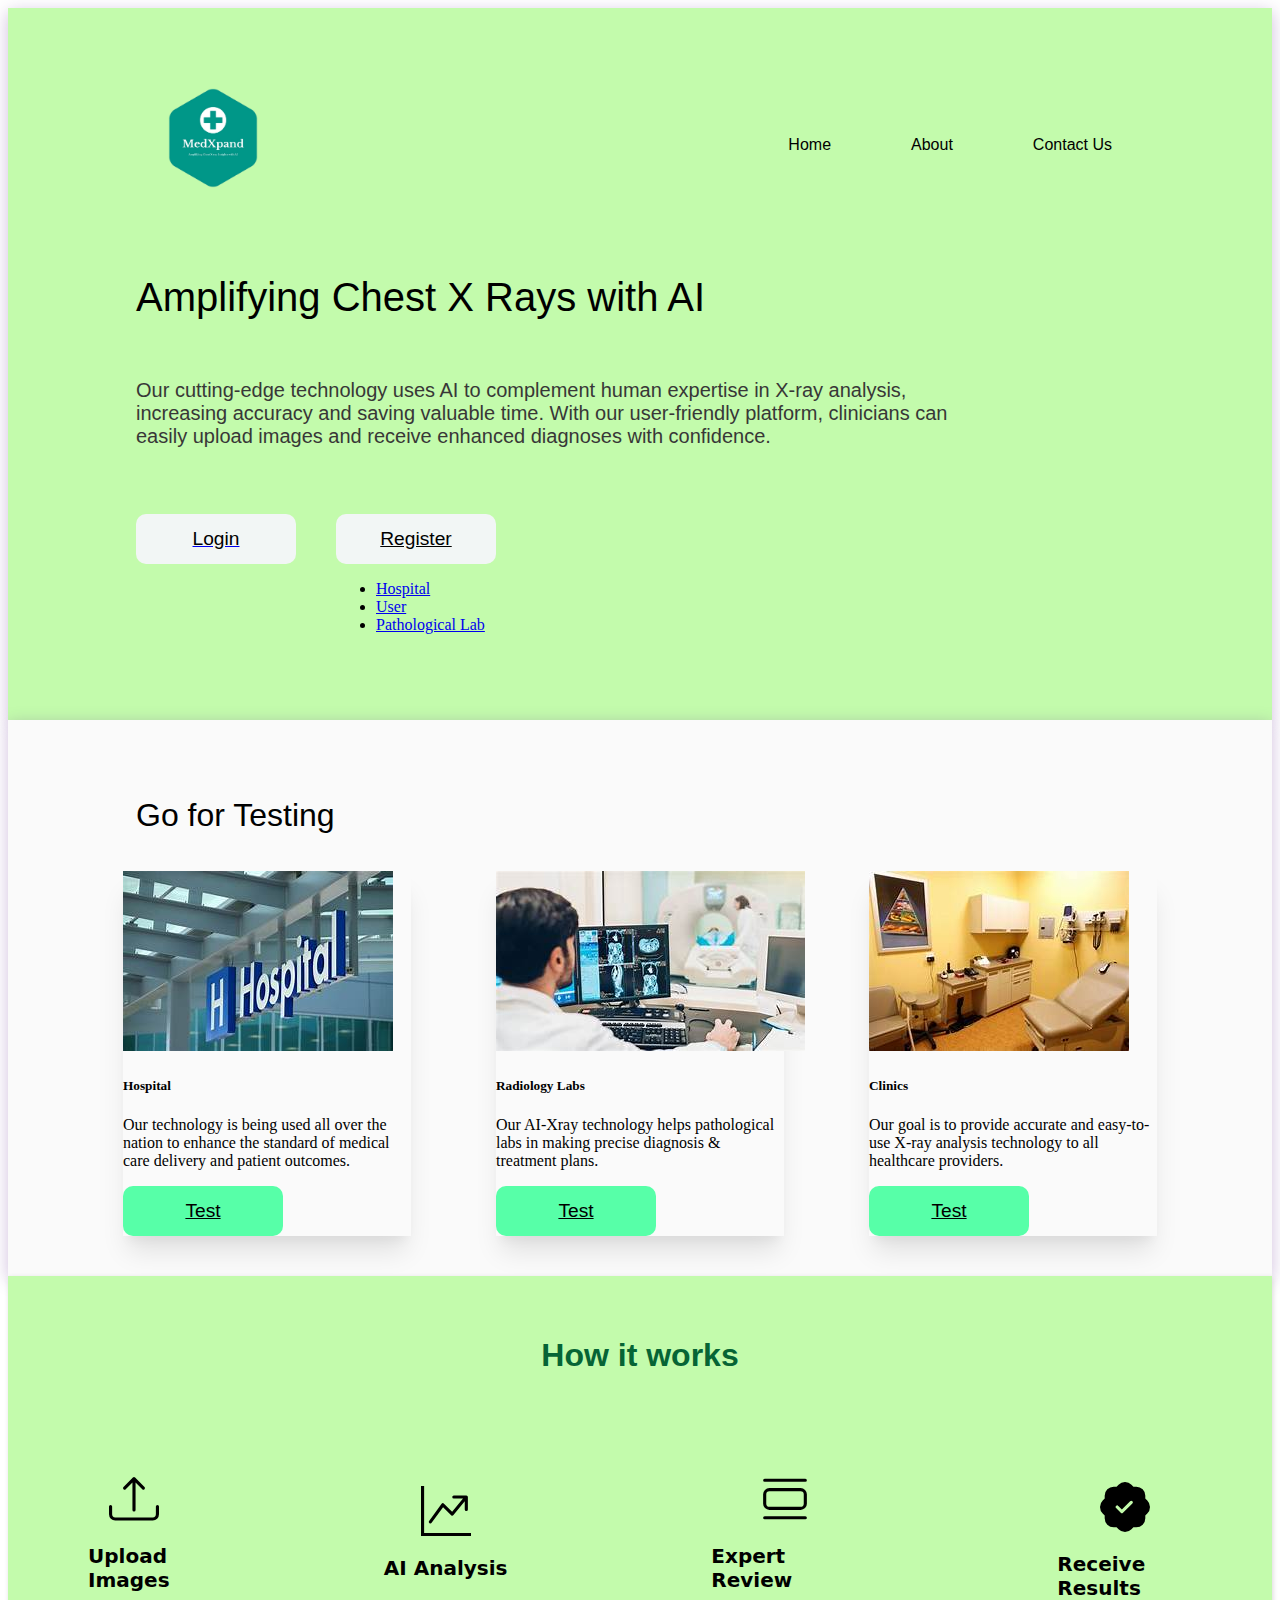
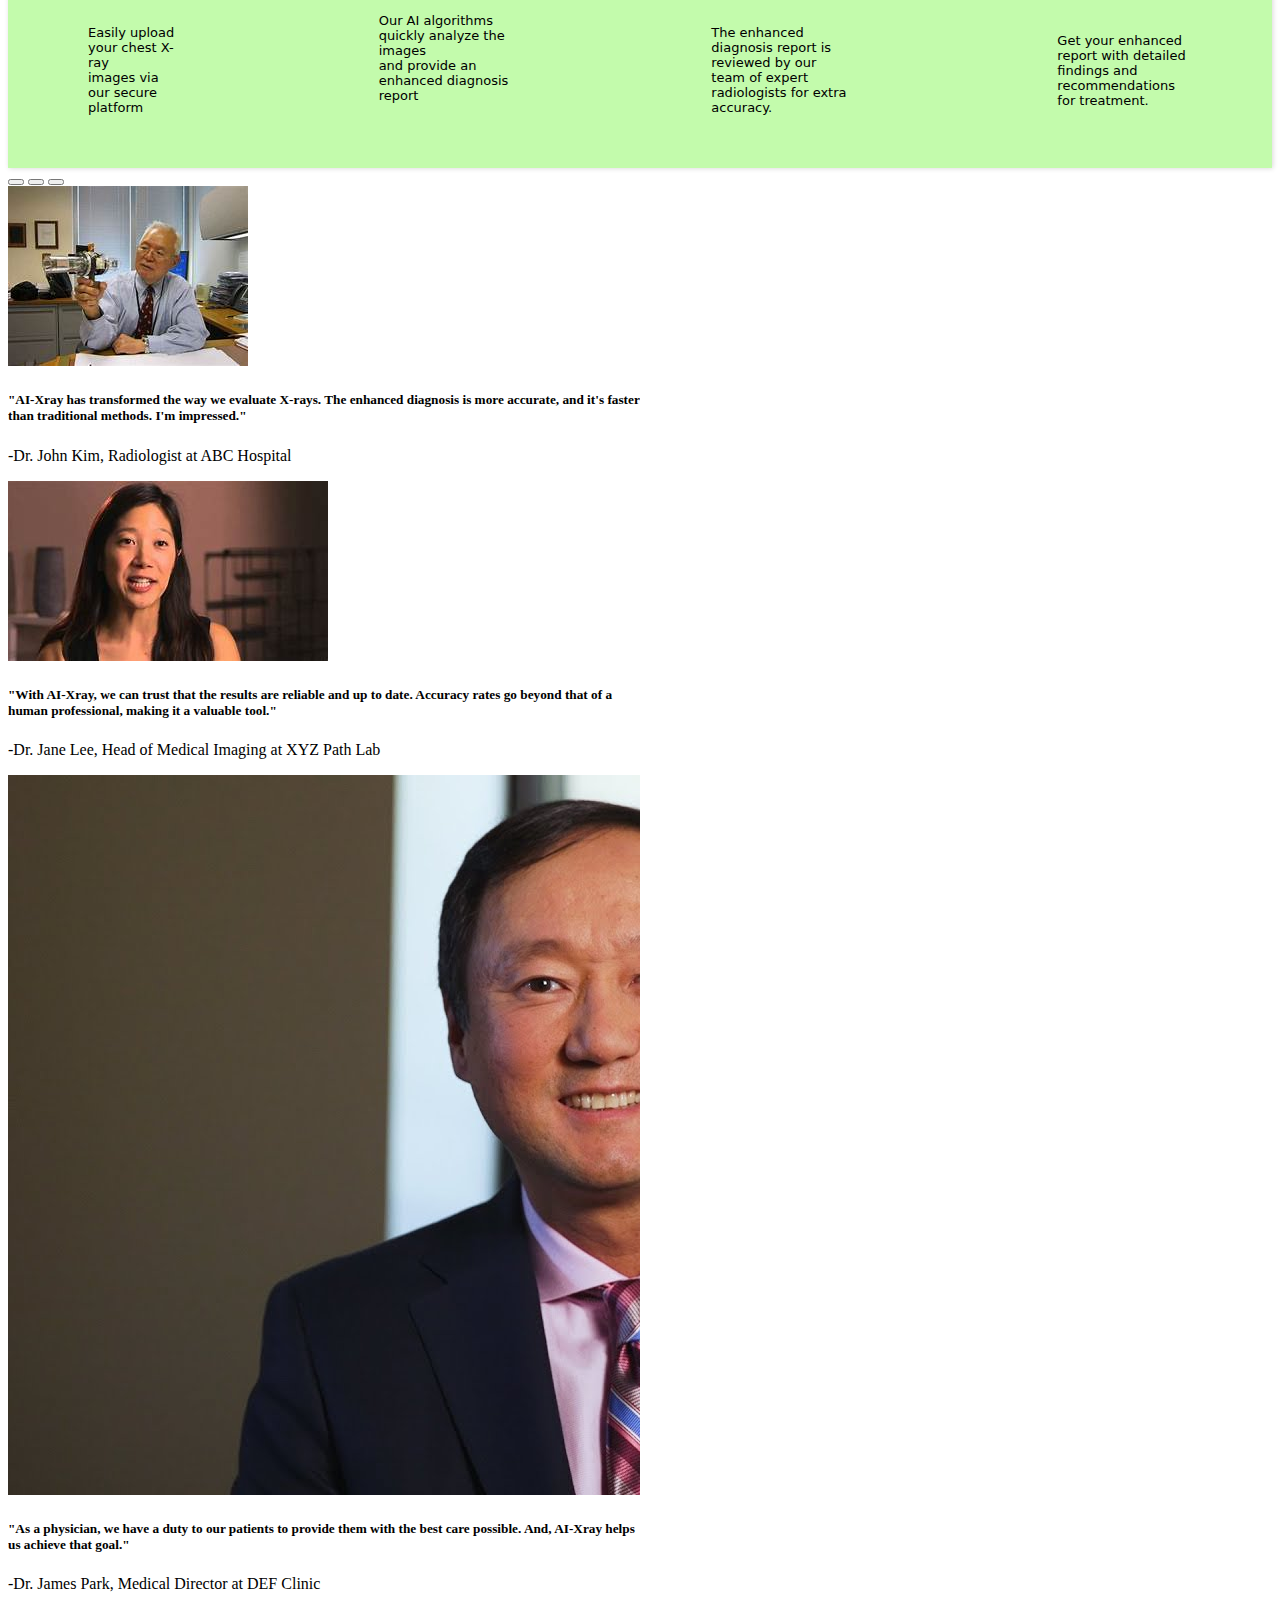
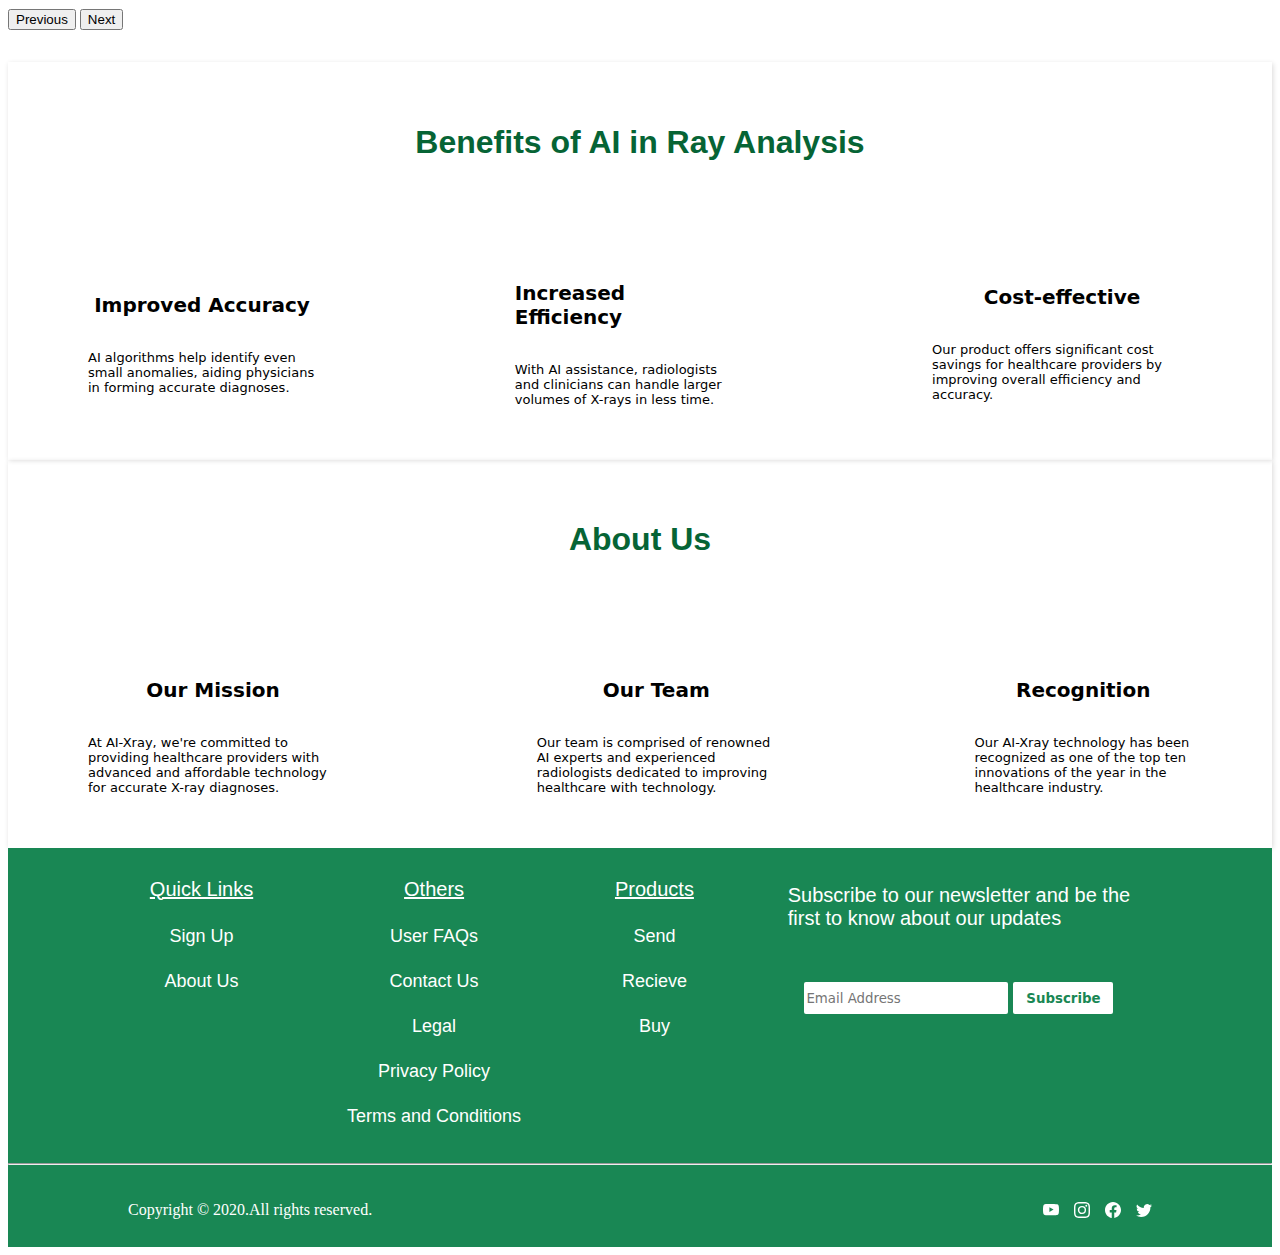
==== index.html @ 54ae28df "Add files via upload" ====
<!DOCTYPE html>
<html lang="en">
<head>
    <meta charset="UTF-8">
    <meta name="viewport" content="width=device-width, initial-scale=1.0">
    <title>MedXpand</title>
    <link rel="website icon" type="png" href="logo.png" height="60px">
    <script src="https://cdn.jsdelivr.net/npm/@popperjs/core@2.11.8/dist/umd/popper.min.js" integrity="sha384-I7E8VVD/ismYTF4hNIPjVp/Zjvgyol6VFvRkX/vR+Vc4jQkC+hVqc2pM8ODewa9r" crossorigin="anonymous"></script>
    <link href="https://cdn.jsdelivr.net/npm/bootstrap@5.3.1/dist/css/bootstrap.min.css" rel="stylesheet" integrity="sha384-4bw+/aepP/YC94hEpVNVgiZdgIC5+VKNBQNGCHeKRQN+PtmoHDEXuppvnDJzQIu9" crossorigin="anonymous">
<script src="https://cdn.jsdelivr.net/npm/bootstrap@5.3.1/dist/js/bootstrap.bundle.min.js" integrity="sha384-HwwvtgBNo3bZJJLYd8oVXjrBZt8cqVSpeBNS5n7C8IVInixGAoxmnlMuBnhbgrkm" crossorigin="anonymous"></script>

    <link rel="stylesheet" href="index.css">
</head>
<body>
    <div class="bg1">
        <nav>
            <div class="nav-container">
              <div class="logo">
                <img src="logo (2).png" alt="logo" height="100px">
              </div>
              <ul class="nav-links">
                <li><a href="#home">Home</a></li>
                <li><a href="#about">About</a></li>
                <li><a href="#about">Contact Us</a></li>
              </ul>
            </div>
          </nav>
            <div class="website">
                <div class="main">
                    <h1 class="heading1">Amplifying Chest X Rays with AI</h1>
                    <p class="paragraph">Our cutting-edge technology uses AI to complement human expertise in X-ray analysis,<br>increasing accuracy and saving valuable time. 
                      With our user-friendly platform, clinicians can<br>easily upload images and receive enhanced diagnoses with confidence.</p>
                    <div class="button">
                        <a href="login.html">
                          <button class="btn" type="button">
                            Login
                        </button>
                        </a>
                        <div class="dropdown">
                          <a class="btn btn-secondary dropdown-toggle" href="#" role="button" data-bs-toggle="dropdown" aria-expanded="false">
                            Register
                          </a>
                        
                          <ul class="dropdown-menu">
                            <li><a class="dropdown-item" href="hospital.html">Hospital</a></li>
                            <li><a class="dropdown-item" href="user.html">User</a></li>
                            <li><a class="dropdown-item" href="lab.html">Pathological Lab</a></li>
                          </ul>
                        </div>
                    </div>
                  </div>
            </div> 
        </div>
    </div>
    
    <div class="bg2">
        <h1 class="heading2">Go for Testing</h1>
            <div class="cards">
              
            <div class="card" style="width: 18rem;">
              <img src="th.jpg" class="card-img-top" alt="...">
              <div class="card-body">
                <h5 class="card-title">Hospital</h5>
                <p class="card-text">Our technology is being used all over the nation to enhance the standard of medical care delivery and patient outcomes.</p>
                <a href="upload.html" class="btn btn-green" >Test</a>
              </div>
            </div>
            <div class="card" style="width: 18rem;">
              <img src="radio.jpg" class="card-img-top" alt="...">
              <div class="card-body">
                <h5 class="card-title">Radiology Labs</h5>
                <p class="card-text">Our AI-Xray technology helps pathological labs in making precise diagnosis & treatment plans.</p>
                <a href="upload.html" class="btn btn-green">Test</a>
              </div>
            </div>
            <div class="card" style="width: 18rem;">
              <img src="clinicnew.jpg" class="card-img-top" alt="...">
              <div class="card-body">
                <h5 class="card-title">Clinics</h5>
                <p class="card-text">Our goal is to provide accurate and easy-to-use X-ray analysis technology to all healthcare providers.</p>
                <a href="upload.html" class="btn btn-green">Test</a>
              </div>
            </div>
        </div>
    </div>

    <div class="work">
        <h1 class="heading3">How it works</h1>
        <div class="flex">
            <div class="flex-container">
              <svg xmlns="http://www.w3.org/2000/svg" width="50" height="50" fill="currentColor" class="bi bi-upload" viewBox="0 0 16 16">
                <path d="M.5 9.9a.5.5 0 0 1 .5.5v2.5a1 1 0 0 0 1 1h12a1 1 0 0 0 1-1v-2.5a.5.5 0 0 1 1 0v2.5a2 2 0 0 1-2 2H2a2 2 0 0 1-2-2v-2.5a.5.5 0 0 1 .5-.5z"/>
                <path d="M7.646 1.146a.5.5 0 0 1 .708 0l3 3a.5.5 0 0 1-.708.708L8.5 2.707V11.5a.5.5 0 0 1-1 0V2.707L5.354 4.854a.5.5 0 1 1-.708-.708l3-3z"/>
              </svg>
                  <h3 class="headf">Upload Images</h3>
                  <p class="paraf">Easily upload your chest X-ray<br>images via our secure platform</p>
            </div>
            <div class="flex-container">
              <svg xmlns="http://www.w3.org/2000/svg" width="50" height="50" fill="currentColor" class="bi bi-graph-up-arrow" viewBox="0 0 16 16">
                <path fill-rule="evenodd" d="M0 0h1v15h15v1H0V0Zm10 3.5a.5.5 0 0 1 .5-.5h4a.5.5 0 0 1 .5.5v4a.5.5 0 0 1-1 0V4.9l-3.613 4.417a.5.5 0 0 1-.74.037L7.06 6.767l-3.656 5.027a.5.5 0 0 1-.808-.588l4-5.5a.5.5 0 0 1 .758-.06l2.609 2.61L13.445 4H10.5a.5.5 0 0 1-.5-.5Z"/>
              </svg>
                  <h3 class="headf">AI Analysis</h3>
                  <p class="paraf">Our AI algorithms quickly analyze the images<br>and provide an enhanced diagnosis report</p>
            </div>
            <div class="flex-container">
              <svg xmlns="http://www.w3.org/2000/svg" width="50" height="50" fill="currentColor" class="bi bi-view-list" viewBox="0 0 16 16">
                <path d="M3 4.5h10a2 2 0 0 1 2 2v3a2 2 0 0 1-2 2H3a2 2 0 0 1-2-2v-3a2 2 0 0 1 2-2zm0 1a1 1 0 0 0-1 1v3a1 1 0 0 0 1 1h10a1 1 0 0 0 1-1v-3a1 1 0 0 0-1-1H3zM1 2a.5.5 0 0 1 .5-.5h13a.5.5 0 0 1 0 1h-13A.5.5 0 0 1 1 2zm0 12a.5.5 0 0 1 .5-.5h13a.5.5 0 0 1 0 1h-13A.5.5 0 0 1 1 14z"/>
              </svg>
                  <h3 class="headf">Expert Review</h3>
                  <p class="paraf">The enhanced diagnosis report is reviewed by our<br>team of expert radiologists for extra accuracy.</p>
            </div>
            <div class="flex-container">
              <svg xmlns="http://www.w3.org/2000/svg" width="50" height="50" fill="currentColor" class="bi bi-patch-check-fill" viewBox="0 0 16 16">
                <path d="M10.067.87a2.89 2.89 0 0 0-4.134 0l-.622.638-.89-.011a2.89 2.89 0 0 0-2.924 2.924l.01.89-.636.622a2.89 2.89 0 0 0 0 4.134l.637.622-.011.89a2.89 2.89 0 0 0 2.924 2.924l.89-.01.622.636a2.89 2.89 0 0 0 4.134 0l.622-.637.89.011a2.89 2.89 0 0 0 2.924-2.924l-.01-.89.636-.622a2.89 2.89 0 0 0 0-4.134l-.637-.622.011-.89a2.89 2.89 0 0 0-2.924-2.924l-.89.01-.622-.636zm.287 5.984-3 3a.5.5 0 0 1-.708 0l-1.5-1.5a.5.5 0 1 1 .708-.708L7 8.793l2.646-2.647a.5.5 0 0 1 .708.708z"/>
              </svg>
                  <h3 class="headf">Receive Results</h3>
                  <p class="paraf">Get your enhanced report with detailed<br>findings and recommendations for treatment.</p>
            </div>
        </div>
    </div>
    
    <div id="carouselExampleCaptions" class="carousel slide">
      <div class="carousel-indicators">
        <button type="button" data-bs-target="#carouselExampleCaptions" data-bs-slide-to="0" class="active" aria-current="true" aria-label="Slide 1"></button>
        <button type="button" data-bs-target="#carouselExampleCaptions" data-bs-slide-to="1" aria-label="Slide 2"></button>
        <button type="button" data-bs-target="#carouselExampleCaptions" data-bs-slide-to="2" aria-label="Slide 3"></button>
      </div>
      <div class="carousel-inner">
        <div class="carousel-item active">
          <img src="first.jpg" class="d-block w-100" alt="...">
          <div class="carousel-caption d-none d-md-block">
            <h5>"AI-Xray has transformed the way we evaluate X-rays. The enhanced diagnosis is more accurate, and it's faster than traditional methods. I'm impressed."</h5>
            <p>-Dr. John Kim, Radiologist at ABC Hospital</p>
          </div>
        </div>
        <div class="carousel-item">
          <img src="second.jpg" class="d-block w-100" alt="...">
          <div class="carousel-caption d-none d-md-block">
            <h5>"With AI-Xray, we can trust that the results are reliable and up to date. Accuracy rates go beyond that of a human professional, making it a valuable tool."</h5>
            <p>-Dr. Jane Lee, Head of Medical Imaging at XYZ Path Lab</p>
          </div>
        </div>
        <div class="carousel-item">
          <img src="third.jpg" class="d-block w-100" alt="...">
          <div class="carousel-caption d-none d-md-block">
            <h5>"As a physician, we have a duty to our patients to provide them with the best care possible. And, AI-Xray helps us achieve that goal."</h5>
            <p>-Dr. James Park, Medical Director at DEF Clinic</p>
          </div>
        </div>
      </div>
      <button class="carousel-control-prev" type="button" data-bs-target="#carouselExampleCaptions" data-bs-slide="prev">
        <span class="carousel-control-prev-icon" aria-hidden="true"></span>
        <span class="visually-hidden">Previous</span>
      </button>
      <button class="carousel-control-next" type="button" data-bs-target="#carouselExampleCaptions" data-bs-slide="next">
        <span class="carousel-control-next-icon" aria-hidden="true"></span>
        <span class="visually-hidden">Next</span>
      </button>
    </div>
    <div class="download">
    
    </div>
        <div class="benifits">
          <h1 class="heading3">Benefits of AI in Ray Analysis</h1>
          <div class="flex">
              <div class="flex-container">
                    <h3 class="headf">Improved Accuracy</h3>
                    <p class="paraf">AI algorithms help identify even small anomalies, aiding physicians in forming accurate diagnoses.</p>
              </div>
              <div class="flex-container">
                    <h3 class="headf">Increased Efficiency</h3>
                    <p class="paraf">With AI assistance, radiologists and clinicians can handle larger volumes of X-rays in less time.</p>
              </div>
              <div class="flex-container">
                    <h3 class="headf">Cost-effective</h3>
                    <p class="paraf">Our product offers significant cost savings for healthcare providers by improving overall efficiency and accuracy.</p>
              </div>
          </div>
        </div>
      <div class="Aboutus">
        <h1 class="heading3">About Us</h1>
        <div class="flex">
            <div class="flex-container">
                  <h3 class="headf">Our Mission</h3>
                  <p class="paraf">At AI-Xray, we're committed to providing healthcare providers with advanced and affordable technology for accurate X-ray diagnoses.</p>
            </div>
            <div class="flex-container">
                  <h3 class="headf">Our Team</h3>
                  <p class="paraf">Our team is comprised of renowned AI experts and experienced radiologists dedicated to improving healthcare with technology.</p>
            </div>
            <div class="flex-container">
                  <h3 class="headf">Recognition</h3>
                  <p class="paraf">Our AI-Xray technology has been recognized as one of the top ten innovations of the year in the healthcare industry.</p>
            </div>
      </div>
      
  </div>
    </div> 
    <footer>
        <div class="end">
            <div class="quick">
                <h1 class="link1">Quick Links</h1>
                <h1 class="links">Sign Up</h1>
                <h1 class="links">About Us</h1>
            </div>
            <div class="quick">
                <h1 class="link1">Others</h1>
                <h1 class="links">User FAQs</h1>
                <h1 class="links">Contact Us</h1>
                <h1 class="links">Legal</h1>
                <h1 class="links">Privacy Policy</h1>
                <h1 class="links">Terms and Conditions</h1>
            </div>
            <div class="quick">
                <h1 class="link1">Products</h1>
                <h1 class="links">Send</h1>
                <h1 class="links">Recieve</h1>
                <h1 class="links">Buy</h1>
            </div>
            <div class="quick">
                <p class="subs">Subscribe to our newsletter and be the<br>first to know about our updates<p>
                <div class="subsr">
                    <input type="text" name="input_name" id="input_id" placeholder="Email Address">
                    <button type="button" class="subscribe">Subscribe</button>
                </div>
            </div>
        </div>
        <hr>
        <div class="foot">
            <p>Copyright &copy; 2020.All rights reserved.</p>
            <div class="icons">
                <svg xmlns="http://www.w3.org/2000/svg" width="16" height="16" fill="currentColor" class="bi bi-youtube" viewBox="0 0 16 16">
                    <path d="M8.051 1.999h.089c.822.003 4.987.033 6.11.335a2.01 2.01 0 0 1 1.415 1.42c.101.38.172.883.22 1.402l.01.104.022.26.008.104c.065.914.073 1.77.074 1.957v.075c-.001.194-.01 1.108-.082 2.06l-.008.105-.009.104c-.05.572-.124 1.14-.235 1.558a2.007 2.007 0 0 1-1.415 1.42c-1.16.312-5.569.334-6.18.335h-.142c-.309 0-1.587-.006-2.927-.052l-.17-.006-.087-.004-.171-.007-.171-.007c-1.11-.049-2.167-.128-2.654-.26a2.007 2.007 0 0 1-1.415-1.419c-.111-.417-.185-.986-.235-1.558L.09 9.82l-.008-.104A31.4 31.4 0 0 1 0 7.68v-.123c.002-.215.01-.958.064-1.778l.007-.103.003-.052.008-.104.022-.26.01-.104c.048-.519.119-1.023.22-1.402a2.007 2.007 0 0 1 1.415-1.42c.487-.13 1.544-.21 2.654-.26l.17-.007.172-.006.086-.003.171-.007A99.788 99.788 0 0 1 7.858 2h.193zM6.4 5.209v4.818l4.157-2.408L6.4 5.209z"/>
                </svg>
                <svg xmlns="http://www.w3.org/2000/svg" width="16" height="16" fill="currentColor" class="bi bi-instagram" viewBox="0 0 16 16">
                    <path d="M8 0C5.829 0 5.556.01 4.703.048 3.85.088 3.269.222 2.76.42a3.917 3.917 0 0 0-1.417.923A3.927 3.927 0 0 0 .42 2.76C.222 3.268.087 3.85.048 4.7.01 5.555 0 5.827 0 8.001c0 2.172.01 2.444.048 3.297.04.852.174 1.433.372 1.942.205.526.478.972.923 1.417.444.445.89.719 1.416.923.51.198 1.09.333 1.942.372C5.555 15.99 5.827 16 8 16s2.444-.01 3.298-.048c.851-.04 1.434-.174 1.943-.372a3.916 3.916 0 0 0 1.416-.923c.445-.445.718-.891.923-1.417.197-.509.332-1.09.372-1.942C15.99 10.445 16 10.173 16 8s-.01-2.445-.048-3.299c-.04-.851-.175-1.433-.372-1.941a3.926 3.926 0 0 0-.923-1.417A3.911 3.911 0 0 0 13.24.42c-.51-.198-1.092-.333-1.943-.372C10.443.01 10.172 0 7.998 0h.003zm-.717 1.442h.718c2.136 0 2.389.007 3.232.046.78.035 1.204.166 1.486.275.373.145.64.319.92.599.28.28.453.546.598.92.11.281.24.705.275 1.485.039.843.047 1.096.047 3.231s-.008 2.389-.047 3.232c-.035.78-.166 1.203-.275 1.485a2.47 2.47 0 0 1-.599.919c-.28.28-.546.453-.92.598-.28.11-.704.24-1.485.276-.843.038-1.096.047-3.232.047s-2.39-.009-3.233-.047c-.78-.036-1.203-.166-1.485-.276a2.478 2.478 0 0 1-.92-.598 2.48 2.48 0 0 1-.6-.92c-.109-.281-.24-.705-.275-1.485-.038-.843-.046-1.096-.046-3.233 0-2.136.008-2.388.046-3.231.036-.78.166-1.204.276-1.486.145-.373.319-.64.599-.92.28-.28.546-.453.92-.598.282-.11.705-.24 1.485-.276.738-.034 1.024-.044 2.515-.045v.002zm4.988 1.328a.96.96 0 1 0 0 1.92.96.96 0 0 0 0-1.92zm-4.27 1.122a4.109 4.109 0 1 0 0 8.217 4.109 4.109 0 0 0 0-8.217zm0 1.441a2.667 2.667 0 1 1 0 5.334 2.667 2.667 0 0 1 0-5.334z"/>
                </svg>
                <svg xmlns="http://www.w3.org/2000/svg" width="16" height="16" fill="currentColor" class="bi bi-facebook" viewBox="0 0 16 16">
                    <path d="M16 8.049c0-4.446-3.582-8.05-8-8.05C3.58 0-.002 3.603-.002 8.05c0 4.017 2.926 7.347 6.75 7.951v-5.625h-2.03V8.05H6.75V6.275c0-2.017 1.195-3.131 3.022-3.131.876 0 1.791.157 1.791.157v1.98h-1.009c-.993 0-1.303.621-1.303 1.258v1.51h2.218l-.354 2.326H9.25V16c3.824-.604 6.75-3.934 6.75-7.951z"/>
                </svg>
                <svg xmlns="http://www.w3.org/2000/svg" width="16" height="16" fill="currentColor" class="bi bi-twitter" viewBox="0 0 16 16">
                    <path d="M5.026 15c6.038 0 9.341-5.003 9.341-9.334 0-.14 0-.282-.006-.422A6.685 6.685 0 0 0 16 3.542a6.658 6.658 0 0 1-1.889.518 3.301 3.301 0 0 0 1.447-1.817 6.533 6.533 0 0 1-2.087.793A3.286 3.286 0 0 0 7.875 6.03a9.325 9.325 0 0 1-6.767-3.429 3.289 3.289 0 0 0 1.018 4.382A3.323 3.323 0 0 1 .64 6.575v.045a3.288 3.288 0 0 0 2.632 3.218 3.203 3.203 0 0 1-.865.115 3.23 3.23 0 0 1-.614-.057 3.283 3.283 0 0 0 3.067 2.277A6.588 6.588 0 0 1 .78 13.58a6.32 6.32 0 0 1-.78-.045A9.344 9.344 0 0 0 5.026 15z"/>
                </svg>
            </div>
        </div>
        
    </footer>  
</body>
</html>
---- index.css ----
.bg1{
  background-color: #c3fbac;
  padding: 40px 80px;
  box-shadow:  0px 4px 16px rgba(75, 0, 129, 0.26);  
}
nav {
  padding:40px 80px; 
}

.nav-container {
  display: flex; 
  justify-content: space-between;
  align-items: center;
}

.nav-links {
  list-style: none;
  display: flex;
  font-size:30px;
  font-family: 'Gill Sans', 'Gill Sans MT', Calibri, 'Trebuchet MS', sans-serif;
}

.nav-links li {
  margin-left: 80px; 
}

.nav-links a {
  color: black; 
  text-decoration: none;
  font-size: 16px; 
}

.nav-links a:hover {
  color:#eef5f1;
}

.heading1{
  font-family: 'Gill Sans', 'Gill Sans MT', Calibri, 'Trebuchet MS', sans-serif;
  padding: 16px 48px;
  font-weight: normal;
  font-size: 40px;
}
.paragraph{
  padding:16px 48px;
  font-size: 20px;
  font-family: 'Gill Sans', 'Gill Sans MT', Calibri, 'Trebuchet MS', sans-serif;
  color:rgb(56, 55, 55);
}
.button{
  display:flex;
  padding: 30px 48px;
  gap:40px;
}
.btn{
  background-color: rgb(242, 246, 245);
  border-radius: 10px;
  border:none;
  color:black;
  font-family: 'Gill Sans', 'Gill Sans MT', Calibri, 'Trebuchet MS', sans-serif;
  width: 160px;
  height: 50px;
  font-size: larger;
  display: flex;
  gap: 10px;
  justify-content: center;
  align-items: center;
}

.website{
  display:flex;
  gap : 30%;
}
.mobile1{
  position:absolute;
  height:50%;
  width:180px;
  right:290px;
  bottom:98px;   
}
.bg2{
  background-color: rgb(250, 250, 250);
  padding: 40px 80px;
  box-shadow:  0px 4px 16px rgba(75, 0, 129, 0.26);
}
.heading2{
  font-family: 'Gill Sans', 'Gill Sans MT', Calibri, 'Trebuchet MS', sans-serif;
  font-weight: normal;
  padding: 16px 48px;
}
.cards{
  display:flex;
  gap:50px;
  flex-wrap:wrap;
  justify-content: space-evenly;
  align-items: center;
}
.card{
  border:none;
  box-shadow: rgba(0, 0, 0, 0.1) 0px 20px 25px -5px, rgba(0, 0, 0, 0.04) 0px 10px 10px -5px;
}
.btn-green{
  background-color: rgb(87, 255, 168);
}
.btn-green:hover{
  background-color: rgb(12, 103, 64);
}
.element{
  display:flex;
  flex-direction: column;
  gap:60px;
}
.man{
  position: relative;
  padding:16px 48px;
  background-color:white;
  height:120%;
  width:16%;
  box-shadow: 2px 2px 4px lightgrey;
  border-radius: 10px;
  left:240px;
}
.img1{
  position:relative;
  justify-content: center;
}
.rec{
  font-family: 'Gill Sans', 'Gill Sans MT', Calibri, 'Trebuchet MS', sans-serif;
  font-size: 20px;;
}
.rpara{
  font-family: 'Gill Sans', 'Gill Sans MT', Calibri, 'Trebuchet MS', sans-serif;
  font-size: 14px;
}
.learn{
  display:flex;
  color:rgb(104, 172, 225);
  align-items: center;
  gap:10px;
}
.LM{
  font-family: 'Gill Sans', 'Gill Sans MT', Calibri, 'Trebuchet MS', sans-serif;
  font-weight:normal;
}
.LM:hover{
  text-decoration: underline;
}
.woman{
  position: relative;
  padding:16px 48px;
  background-color:white;
  height:120%;
  width:45%;
  box-shadow: 2px 2px 4px lightgrey;
  border-radius: 10px;
  bottom:90px;
}
.elements{
  position: relative;
  padding:16px 48px;
  background-color:white;
  height:120%;
  width:45%;
  box-shadow: 2px 2px 4px lightgrey;
  border-radius: 10px;
}
.work{
  background-color: #c3fbac;
  padding: 40px 80px;
  box-shadow: 1px 0.9px 5px rgb(218, 217, 217); 
}
.benifits{
  padding: 40px 80px;
  box-shadow: 1px 0.9px 5px rgb(218, 217, 217); 
}
.Aboutus{
  padding: 40px 80px;
  box-shadow: 1px 0.9px 5px rgb(218, 217, 217); 
}
.heading3{
  color:rgb(6, 100, 53);
  font-family: 'Gill Sans', 'Gill Sans MT', Calibri, 'Trebuchet MS', sans-serif;
  text-align: center;
}
.flex{
  display:flex;
  gap:18%;
  justify-content: center;
  margin-top: 100px;
  align-items: center;
}
.flex-container{
  display:flex;
  flex-direction: column;
  align-items:center;
  justify-content: center;
}
.headf{
  font-family: system-ui, -apple-system, BlinkMacSystemFont, 'Segoe UI', Roboto, Oxygen, Ubuntu, Cantarell, 'Open Sans', 'Helvetica Neue', sans-serif;
  font-size: 20px;
  
}
.paraf{
  font-family: system-ui, -apple-system, BlinkMacSystemFont, 'Segoe UI', Roboto, Oxygen, Ubuntu, Cantarell, 'Open Sans', 'Helvetica Neue', sans-serif;
  font-size: 13px;
}
.client{
  background-color: rgb(241, 246, 250);
  box-shadow:  0px 4px 16px rgba(75, 0, 129, 0.26);
}
.box{
  display: flex;
}
.client-say{
  text-align:center;
  font-family: system-ui, -apple-system, BlinkMacSystemFont, 'Segoe UI', Roboto, Oxygen, Ubuntu, Cantarell, 'Open Sans', 'Helvetica Neue', sans-serif;
  font-size:24px;
  padding:36px 34px;
  margin:0px;
}
.container{
  background-color: rgb(187, 218, 243);
  width:50%;
  height:350px;
  display:flex;
  justify-content: center;
  margin-top:100px;
}
.container-img{
  position: relative;
  height:auto;
  display:block;
  bottom:49%;
}
.speech{
  justify-content: end;
  margin:80px;
}
.speech-para{
  font-family: 'Gill Sans', 'Gill Sans MT', Calibri, 'Trebuchet MS', sans-serif;
  font-size:25px;
  margin-top:70px;
  margin-left:10px;
  color:rgb(54, 51, 51);
}
.angel{
  font-size:20px;
  margin-top:70px;
  margin-left:10px;
  font-family: 'Gill Sans', 'Gill Sans MT', Calibri, 'Trebuchet MS', sans-serif;
}
.button1{
  display:flex;
  padding: 30px 48px;
}
.blue{
  background-color: rgb(93, 162, 184);
  border-radius: 10px;
  border: none;
  font-family: 'Gill Sans', 'Gill Sans MT', Calibri, 'Trebuchet MS', sans-serif;
  width: 100px;
  height: 100px;
  display: flex;
  justify-content: center;
  align-items: center;   
}
.white{
  background-color:white;
  border-radius: 10px;
  border: none;
  font-family: 'Gill Sans', 'Gill Sans MT', Calibri, 'Trebuchet MS', sans-serif;
  width: 100px;
  height: 100px;
  display: flex;
  justify-content: center;
  color:#4A99D3;
  align-items: center;
}
.download{
  padding:16px 48px;
  display:flex;
}
.mobiles{
  margin:40px;
}

.detail{
  display:flex;
  flex-direction: column;
  justify-content: center;
  align-items: center;
  padding:50px;
}
.btns{
  display:flex;
  padding: 30px 48px;
  gap:40px;
  transition : 1s;
}
.btn1{
  background-color: black;
  border-radius: 10px;
  border: none;
  color:white;
  font-family: 'Gill Sans', 'Gill Sans MT', Calibri, 'Trebuchet MS', sans-serif;
  width: 140px;
  height: 40px;
  display: flex;
  gap: 10px;
  align-items: center;
  transition: 0.3s;
}
footer{
  background-color:#198754;
}
.end{
  padding:16px 48px;
  display:flex;
  justify-content:space-evenly;
}
.Logo{
  color:white;
  font-family: 'Gill Sans', 'Gill Sans MT', Calibri, 'Trebuchet MS', sans-serif;
  font-size:30px; 
}
.quick{
  display:flex;
  flex-direction: column;
  align-items: center;
}
.link1{
  color:white;
  font-weight: normal;
  text-decoration: underline;
  font-size:20px;
  font-family: 'Gill Sans', 'Gill Sans MT', Calibri, 'Trebuchet MS', sans-serif;
}
.subs{
  color:white;
  font-size:20px;
  font-family: 'Gill Sans', 'Gill Sans MT', Calibri, 'Trebuchet MS', sans-serif;
}
.links{
  color:white;
  font-weight: normal;
  font-size:18px;
  font-family: 'Gill Sans', 'Gill Sans MT', Calibri, 'Trebuchet MS', sans-serif;
}
#input_id{
  border:none;
  width:200px;
  height:30px;
  border-radius: 2px;
  font-family: system-ui, -apple-system, BlinkMacSystemFont, 'Segoe UI', Roboto, Oxygen, Ubuntu, Cantarell, 'Open Sans', 'Helvetica Neue', sans-serif
}
.subsr{
  display:flex;
  gap:5px;
}
.subscribe{
  border-radius:2px;
  color: #198754;
  background-color:white;
  border:none;
  width:100px;
  height:32px;
  font-weight: bold;
  font-family: system-ui, -apple-system, BlinkMacSystemFont, 'Segoe UI', Roboto, Oxygen, Ubuntu, Cantarell, 'Open Sans', 'Helvetica Neue', sans-serif
}
.foot{
  padding:12px 120px;
  color:white;
  display: flex;
  justify-content: space-between;
  align-items: center;
}
.icons{
  display:flex;
  justify-content: center;
  align-items: center;
  gap:15px;
}
.carousel-inner {
  position: relative;
  width: 50%;
  overflow: hidden;
  justify-content: center;
  align-self: center;
}
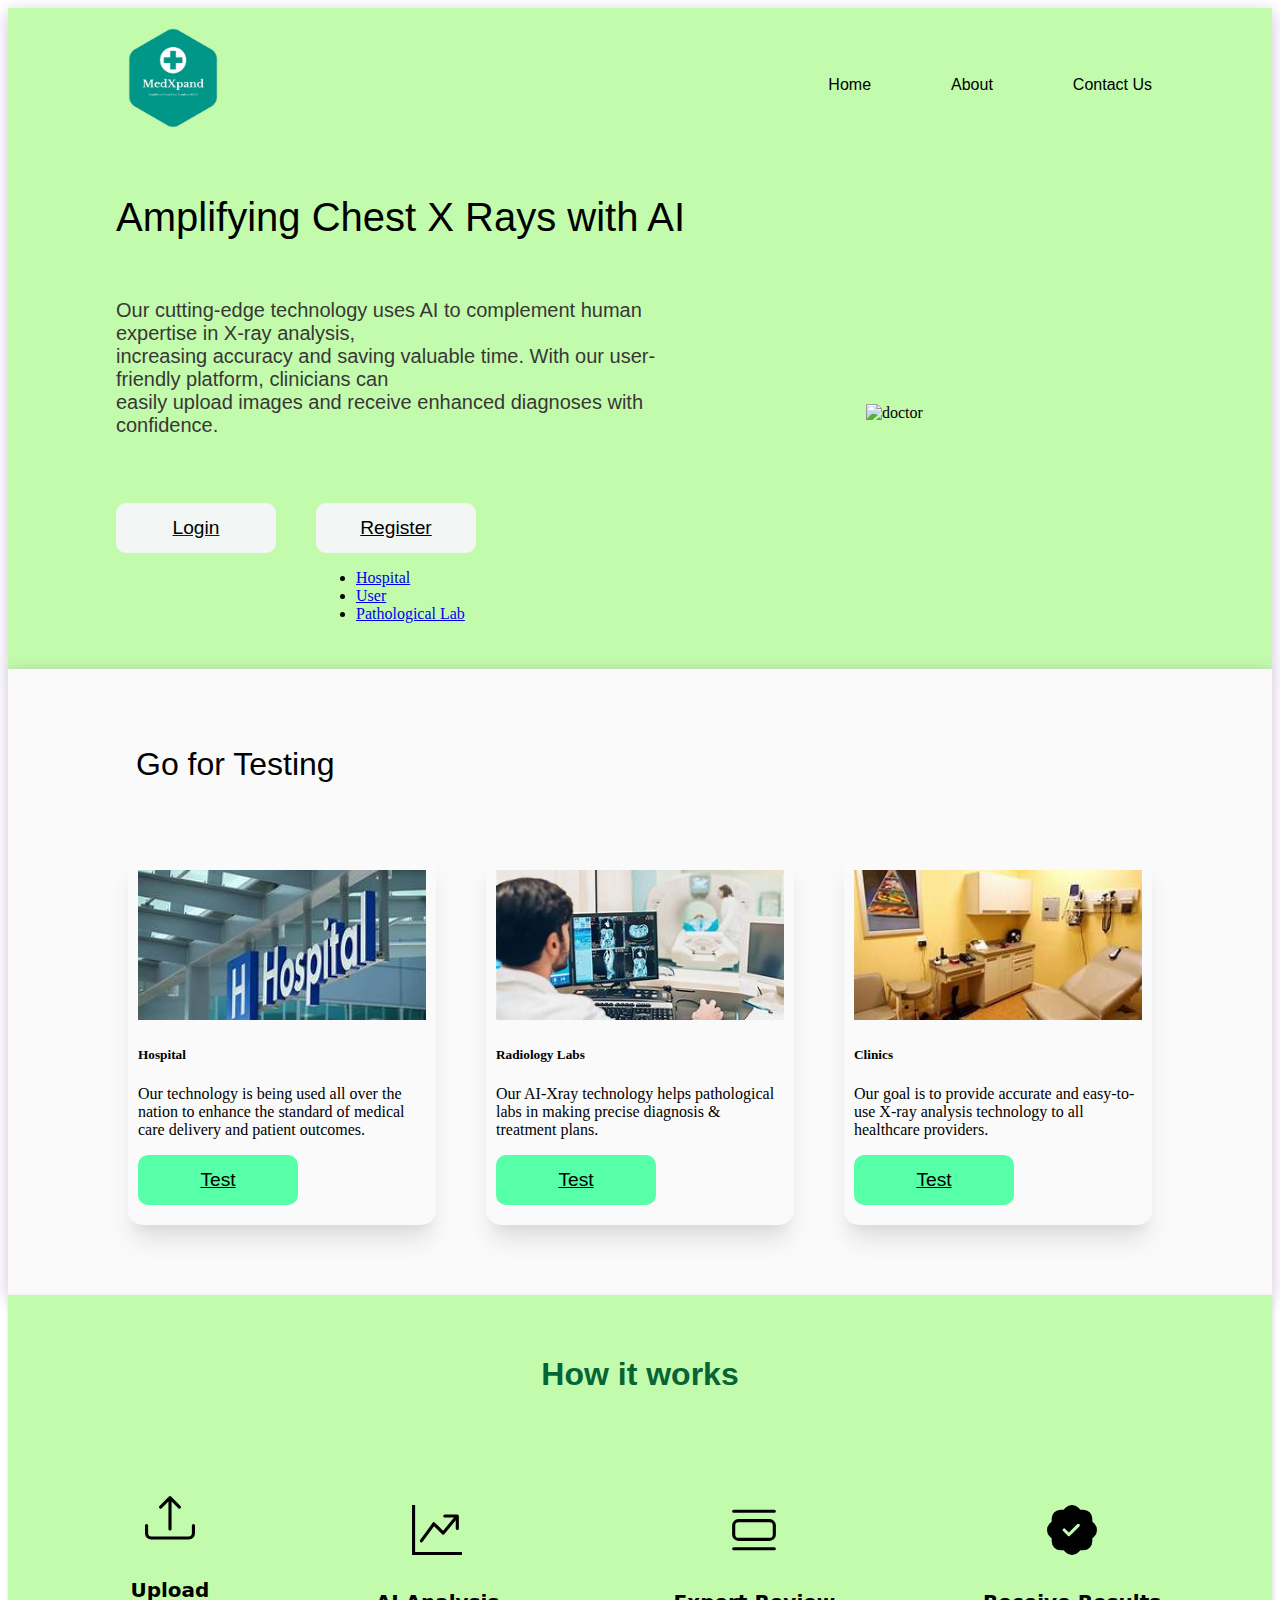
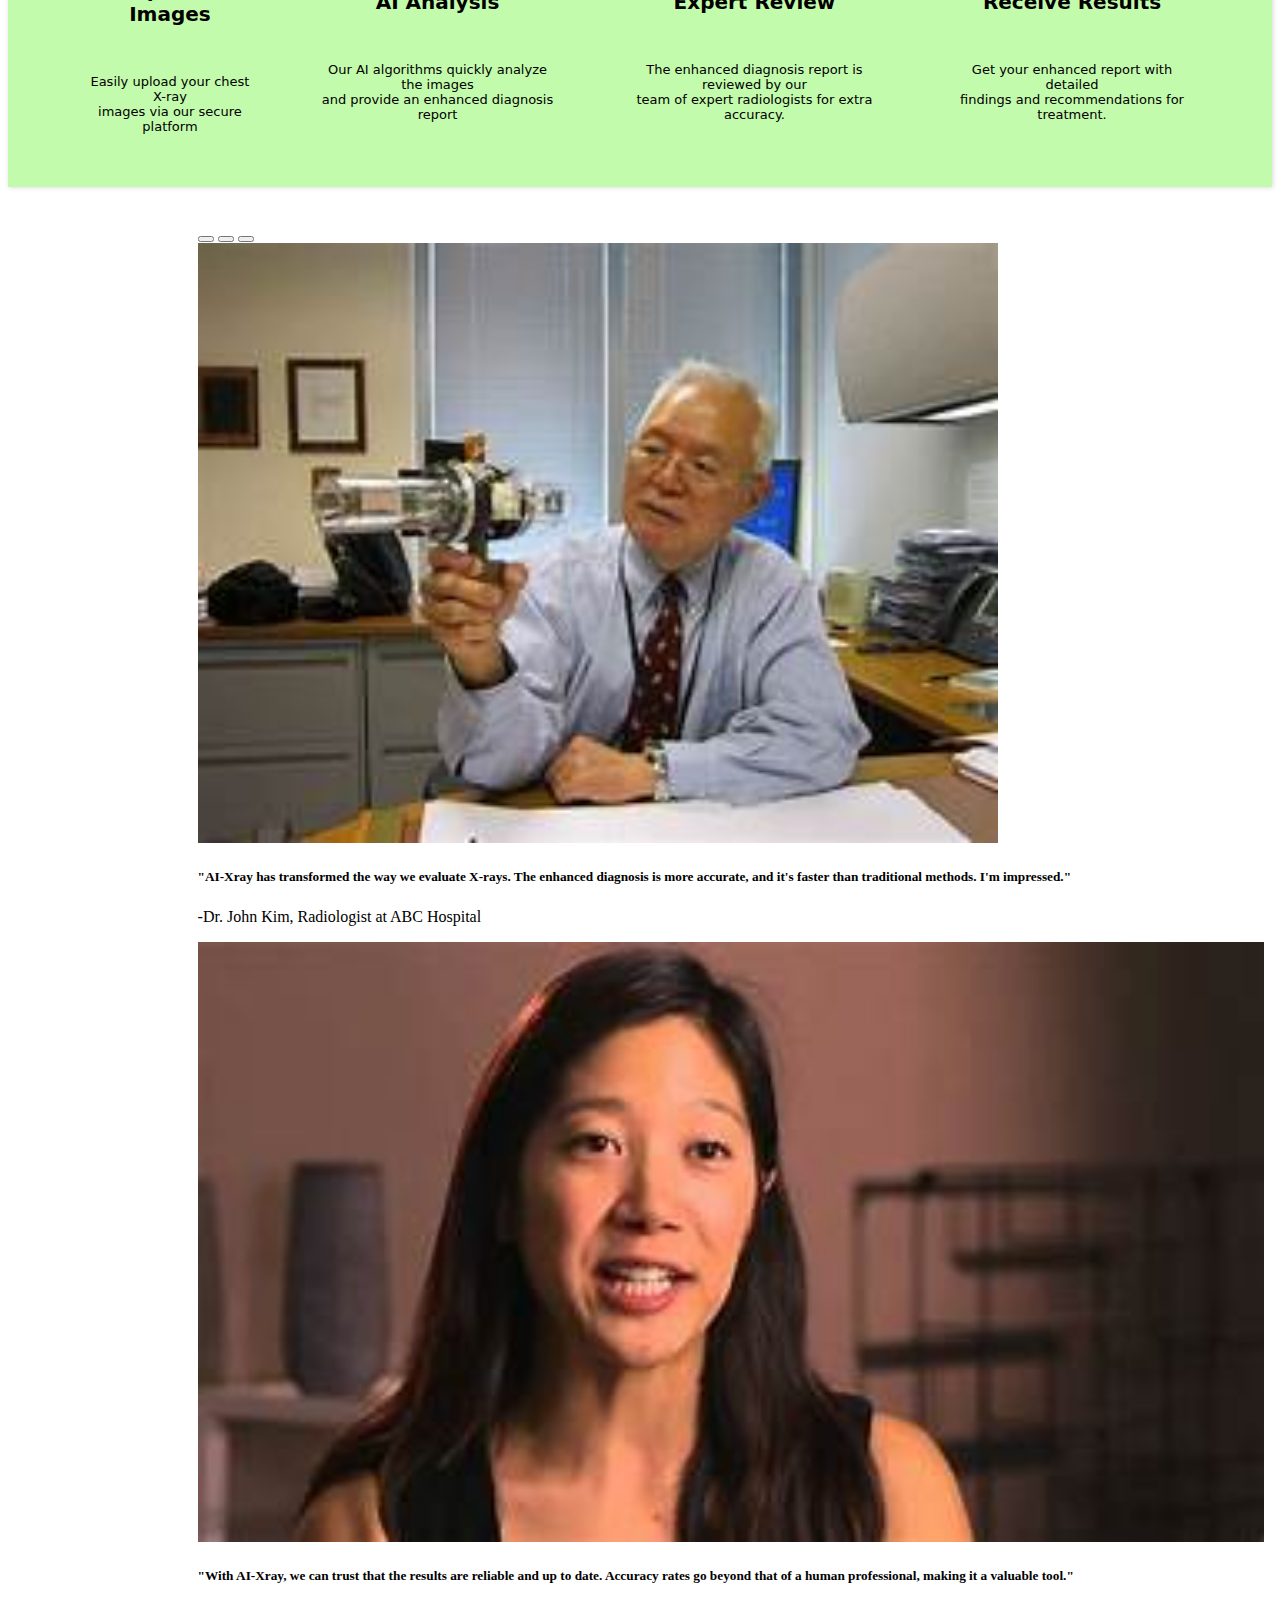
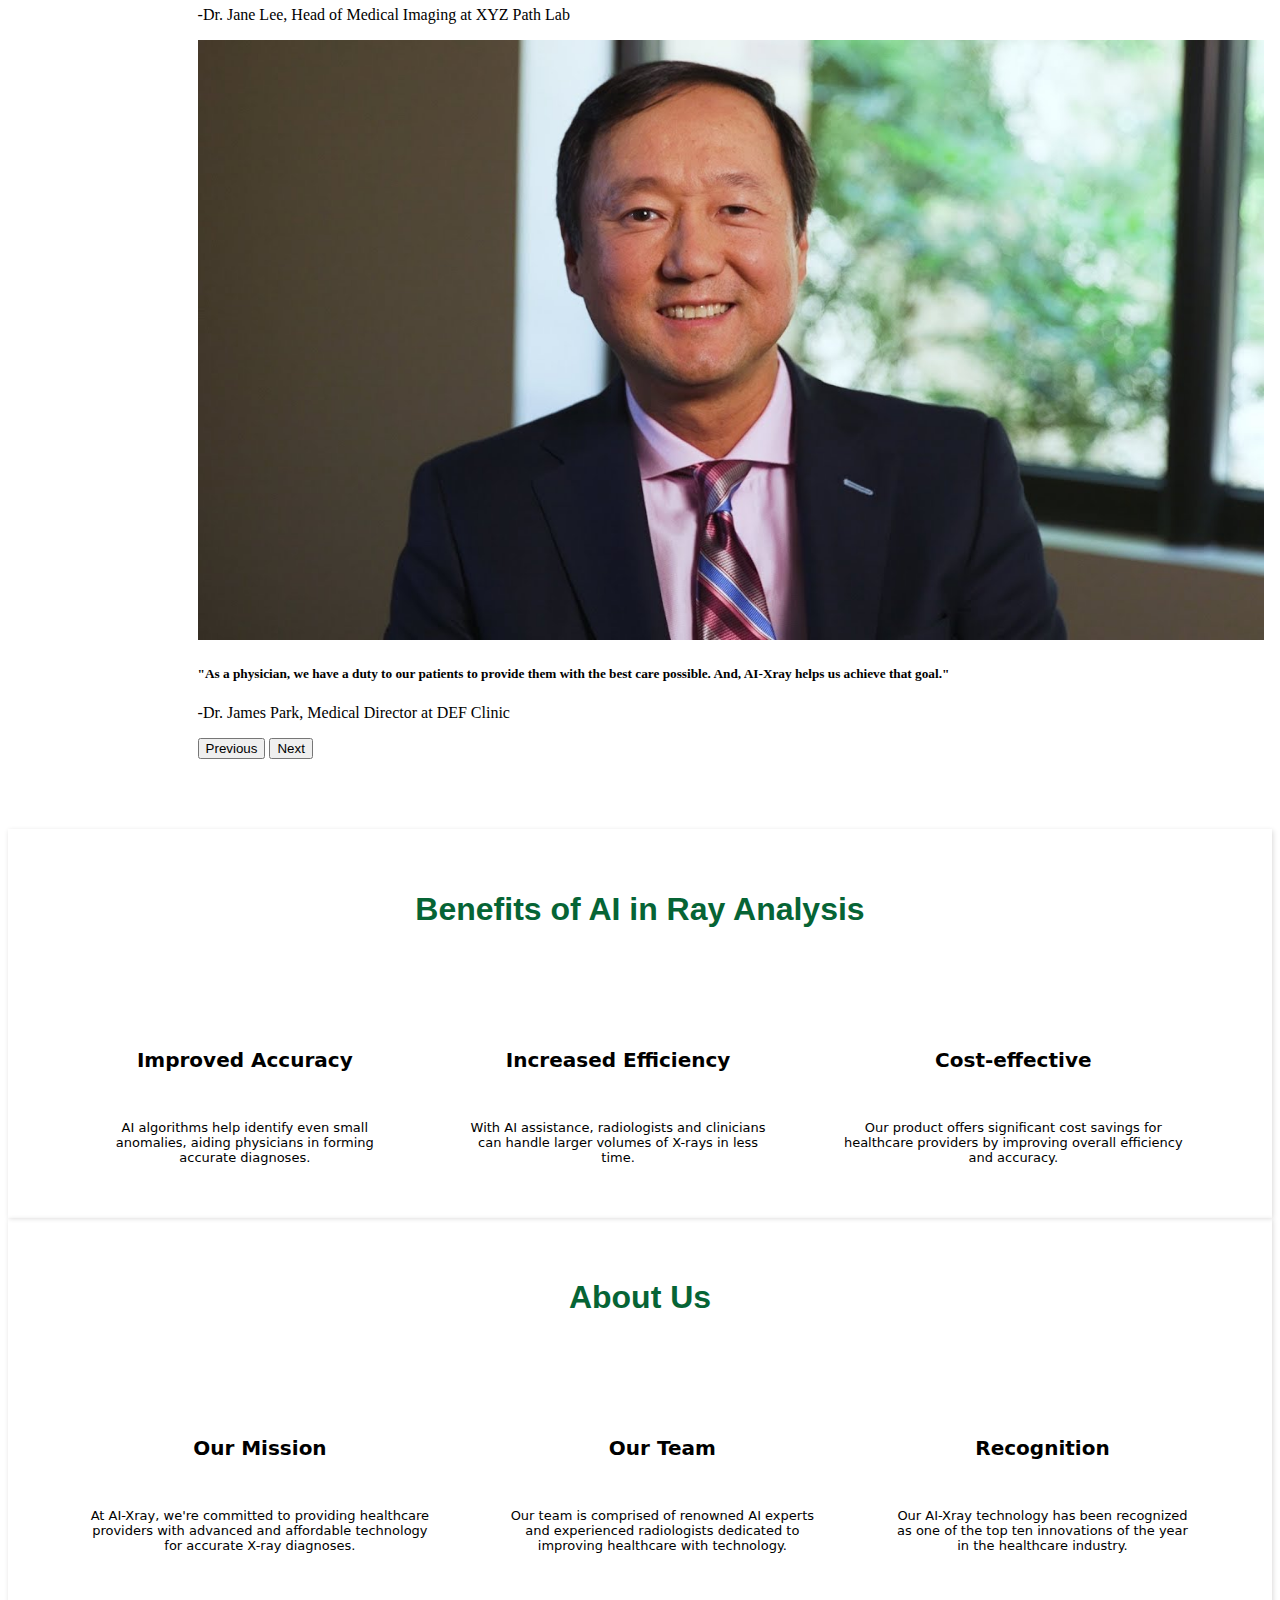
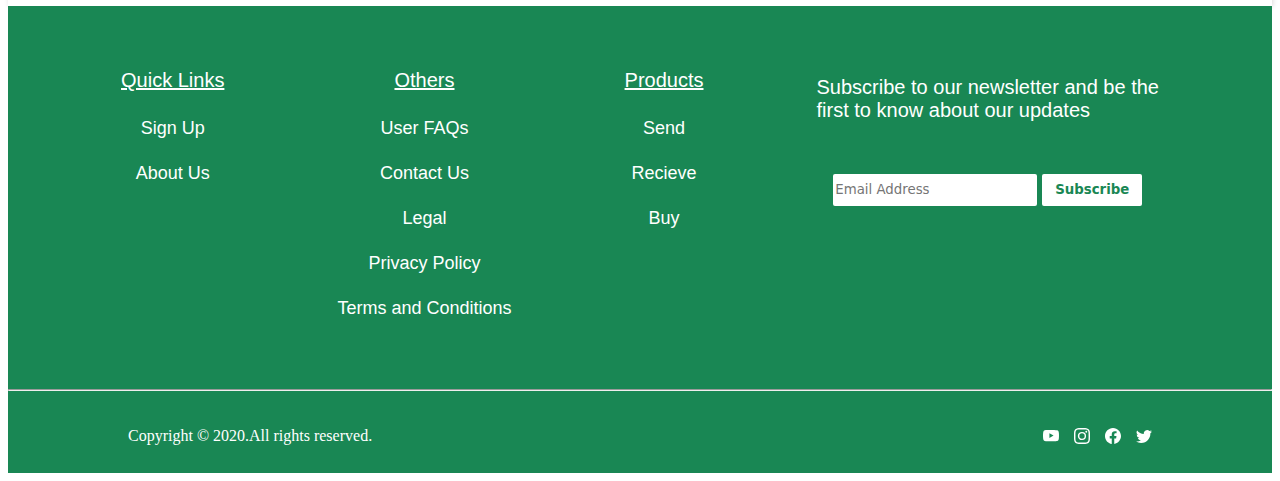
==== commit 6eee218f: "Add files via upload" ====
--- a/index.html
+++ b/index.html
@@ -4,7 +4,7 @@
     <meta charset="UTF-8">
     <meta name="viewport" content="width=device-width, initial-scale=1.0">
     <title>MedXpand</title>
-    <link rel="website icon" type="png" href="logo.png" height="60px">
+    <link rel="shortcut icon" href="../women hackathon/favicon.ico" type="image/x-icon">
     <script src="https://cdn.jsdelivr.net/npm/@popperjs/core@2.11.8/dist/umd/popper.min.js" integrity="sha384-I7E8VVD/ismYTF4hNIPjVp/Zjvgyol6VFvRkX/vR+Vc4jQkC+hVqc2pM8ODewa9r" crossorigin="anonymous"></script>
     <link href="https://cdn.jsdelivr.net/npm/bootstrap@5.3.1/dist/css/bootstrap.min.css" rel="stylesheet" integrity="sha384-4bw+/aepP/YC94hEpVNVgiZdgIC5+VKNBQNGCHeKRQN+PtmoHDEXuppvnDJzQIu9" crossorigin="anonymous">
 <script src="https://cdn.jsdelivr.net/npm/bootstrap@5.3.1/dist/js/bootstrap.bundle.min.js" integrity="sha384-HwwvtgBNo3bZJJLYd8oVXjrBZt8cqVSpeBNS5n7C8IVInixGAoxmnlMuBnhbgrkm" crossorigin="anonymous"></script>
@@ -49,6 +49,7 @@
                         </div>
                     </div>
                   </div>
+                  <img src="doctor.png" alt="doctor" id="banner-img">
             </div> 
         </div>
     </div>
@@ -56,7 +57,6 @@
     <div class="bg2">
         <h1 class="heading2">Go for Testing</h1>
             <div class="cards">
-              
             <div class="card" style="width: 18rem;">
               <img src="th.jpg" class="card-img-top" alt="...">
               <div class="card-body">
@@ -118,47 +118,48 @@
             </div>
         </div>
     </div>
-    
-    <div id="carouselExampleCaptions" class="carousel slide">
-      <div class="carousel-indicators">
-        <button type="button" data-bs-target="#carouselExampleCaptions" data-bs-slide-to="0" class="active" aria-current="true" aria-label="Slide 1"></button>
-        <button type="button" data-bs-target="#carouselExampleCaptions" data-bs-slide-to="1" aria-label="Slide 2"></button>
-        <button type="button" data-bs-target="#carouselExampleCaptions" data-bs-slide-to="2" aria-label="Slide 3"></button>
+    <div class="carousel-container">
+      <div id="carouselExampleCaptions" class="carousel slide">
+        <div class="carousel-indicators">
+          <button type="button" data-bs-target="#carouselExampleCaptions" data-bs-slide-to="0" class="active" aria-current="true" aria-label="Slide 1"></button>
+          <button type="button" data-bs-target="#carouselExampleCaptions" data-bs-slide-to="1" aria-label="Slide 2"></button>
+          <button type="button" data-bs-target="#carouselExampleCaptions" data-bs-slide-to="2" aria-label="Slide 3"></button>
+        </div>
+        <div class="carousel-inner">
+          <div class="carousel-item active">
+            <img src="first.jpg" class="d-block w-100 car-img "alt="...">
+            <div class="carousel-caption d-none d-md-block">
+              <h5>"AI-Xray has transformed the way we evaluate X-rays. The enhanced diagnosis is more accurate, and it's faster than traditional methods. I'm impressed."</h5>
+              <p>-Dr. John Kim, Radiologist at ABC Hospital</p>
+            </div>
+          </div>
+          <div class="carousel-item">
+            <img src="second.jpg" class="d-block w-100 car-img" alt="...">
+            <div class="carousel-caption d-none d-md-block">
+              <h5>"With AI-Xray, we can trust that the results are reliable and up to date. Accuracy rates go beyond that of a human professional, making it a valuable tool."</h5>
+              <p>-Dr. Jane Lee, Head of Medical Imaging at XYZ Path Lab</p>
+            </div>
+          </div>
+          <div class="carousel-item">
+            <img src="third.jpg" class="d-block w-100 car-img" alt="...">
+            <div class="carousel-caption d-none d-md-block">
+              <h5>"As a physician, we have a duty to our patients to provide them with the best care possible. And, AI-Xray helps us achieve that goal."</h5>
+              <p>-Dr. James Park, Medical Director at DEF Clinic</p>
+            </div>
+          </div>
+        </div>
+        <button class="carousel-control-prev" type="button" data-bs-target="#carouselExampleCaptions" data-bs-slide="prev">
+          <span class="carousel-control-prev-icon" aria-hidden="true"></span>
+          <span class="visually-hidden">Previous</span>
+        </button>
+        <button class="carousel-control-next" type="button" data-bs-target="#carouselExampleCaptions" data-bs-slide="next">
+          <span class="carousel-control-next-icon" aria-hidden="true"></span>
+          <span class="visually-hidden">Next</span>
+        </button>
       </div>
-      <div class="carousel-inner">
-        <div class="carousel-item active">
-          <img src="first.jpg" class="d-block w-100" alt="...">
-          <div class="carousel-caption d-none d-md-block">
-            <h5>"AI-Xray has transformed the way we evaluate X-rays. The enhanced diagnosis is more accurate, and it's faster than traditional methods. I'm impressed."</h5>
-            <p>-Dr. John Kim, Radiologist at ABC Hospital</p>
-          </div>
-        </div>
-        <div class="carousel-item">
-          <img src="second.jpg" class="d-block w-100" alt="...">
-          <div class="carousel-caption d-none d-md-block">
-            <h5>"With AI-Xray, we can trust that the results are reliable and up to date. Accuracy rates go beyond that of a human professional, making it a valuable tool."</h5>
-            <p>-Dr. Jane Lee, Head of Medical Imaging at XYZ Path Lab</p>
-          </div>
-        </div>
-        <div class="carousel-item">
-          <img src="third.jpg" class="d-block w-100" alt="...">
-          <div class="carousel-caption d-none d-md-block">
-            <h5>"As a physician, we have a duty to our patients to provide them with the best care possible. And, AI-Xray helps us achieve that goal."</h5>
-            <p>-Dr. James Park, Medical Director at DEF Clinic</p>
-          </div>
-        </div>
+      <div class="download">
+      
       </div>
-      <button class="carousel-control-prev" type="button" data-bs-target="#carouselExampleCaptions" data-bs-slide="prev">
-        <span class="carousel-control-prev-icon" aria-hidden="true"></span>
-        <span class="visually-hidden">Previous</span>
-      </button>
-      <button class="carousel-control-next" type="button" data-bs-target="#carouselExampleCaptions" data-bs-slide="next">
-        <span class="carousel-control-next-icon" aria-hidden="true"></span>
-        <span class="visually-hidden">Next</span>
-      </button>
-    </div>
-    <div class="download">
-    
     </div>
         <div class="benifits">
           <h1 class="heading3">Benefits of AI in Ray Analysis</h1>
--- a/index.css
+++ b/index.css
@@ -1,11 +1,11 @@
 
 .bg1{
   background-color: #c3fbac;
-  padding: 40px 80px;
+  padding: 0px 60px;
   box-shadow:  0px 4px 16px rgba(75, 0, 129, 0.26);  
 }
 nav {
-  padding:40px 80px; 
+  padding:20px 60px; 
 }
 
 .nav-container {
@@ -34,7 +34,21 @@
 .nav-links a:hover {
   color:#eef5f1;
 }
-
+#banner-img{
+  width: 450px;
+  animation-name: floating;
+  animation-duration: 3s;
+  animation-iteration-count: infinite;
+  animation-timing-function: ease-in-out;
+  margin-left: 30px;
+  margin-top: 5px;
+}
+
+@keyframes floating {
+  0% { transform: translate(0,  0px); }
+  50%  { transform: translate(0, 15px); }
+  100%   { transform: translate(0, -0px); }   
+}
 .heading1{
   font-family: 'Gill Sans', 'Gill Sans MT', Calibri, 'Trebuchet MS', sans-serif;
   padding: 16px 48px;
@@ -69,7 +83,9 @@
 
 .website{
   display:flex;
-  gap : 30%;
+  gap : 70px;
+  align-items: center;
+  justify-content:space-between;
 }
 .mobile1{
   position:absolute;
@@ -92,12 +108,17 @@
   display:flex;
   gap:50px;
   flex-wrap:wrap;
-  justify-content: space-evenly;
-  align-items: center;
+  justify-content:center;
+  align-items: center;
+  padding:30px 0px;
 }
 .card{
   border:none;
   box-shadow: rgba(0, 0, 0, 0.1) 0px 20px 25px -5px, rgba(0, 0, 0, 0.04) 0px 10px 10px -5px;
+  padding:20px 10px;
+  border-radius: 15px;
+  width:30%;
+  
 }
 .btn-green{
   background-color: rgb(87, 255, 168);
@@ -110,20 +131,7 @@
   flex-direction: column;
   gap:60px;
 }
-.man{
-  position: relative;
-  padding:16px 48px;
-  background-color:white;
-  height:120%;
-  width:16%;
-  box-shadow: 2px 2px 4px lightgrey;
-  border-radius: 10px;
-  left:240px;
-}
-.img1{
-  position:relative;
-  justify-content: center;
-}
+
 .rec{
   font-family: 'Gill Sans', 'Gill Sans MT', Calibri, 'Trebuchet MS', sans-serif;
   font-size: 20px;;
@@ -145,25 +153,7 @@
 .LM:hover{
   text-decoration: underline;
 }
-.woman{
-  position: relative;
-  padding:16px 48px;
-  background-color:white;
-  height:120%;
-  width:45%;
-  box-shadow: 2px 2px 4px lightgrey;
-  border-radius: 10px;
-  bottom:90px;
-}
-.elements{
-  position: relative;
-  padding:16px 48px;
-  background-color:white;
-  height:120%;
-  width:45%;
-  box-shadow: 2px 2px 4px lightgrey;
-  border-radius: 10px;
-}
+
 .work{
   background-color: #c3fbac;
   padding: 40px 80px;
@@ -184,7 +174,7 @@
 }
 .flex{
   display:flex;
-  gap:18%;
+  gap:6%;
   justify-content: center;
   margin-top: 100px;
   align-items: center;
@@ -194,6 +184,8 @@
   flex-direction: column;
   align-items:center;
   justify-content: center;
+  text-align: center;
+  gap:15px;
 }
 .headf{
   font-family: system-ui, -apple-system, BlinkMacSystemFont, 'Segoe UI', Roboto, Oxygen, Ubuntu, Cantarell, 'Open Sans', 'Helvetica Neue', sans-serif;
@@ -314,7 +306,7 @@
   background-color:#198754;
 }
 .end{
-  padding:16px 48px;
+  padding: 50px 0px;
   display:flex;
   justify-content:space-evenly;
 }
@@ -380,10 +372,17 @@
   align-items: center;
   gap:15px;
 }
-.carousel-inner {
-  position: relative;
-  width: 50%;
-  overflow: hidden;
-  justify-content: center;
-  align-self: center;
-}
+.carousel-container{
+  width:70%;
+  margin: 3% auto;
+}
+.car-img
+{
+  height: 600px;
+  object-fit: cover;
+}
+.card-img-top{
+  width:100%;
+  height:150px;
+  object-fit: cover;
+}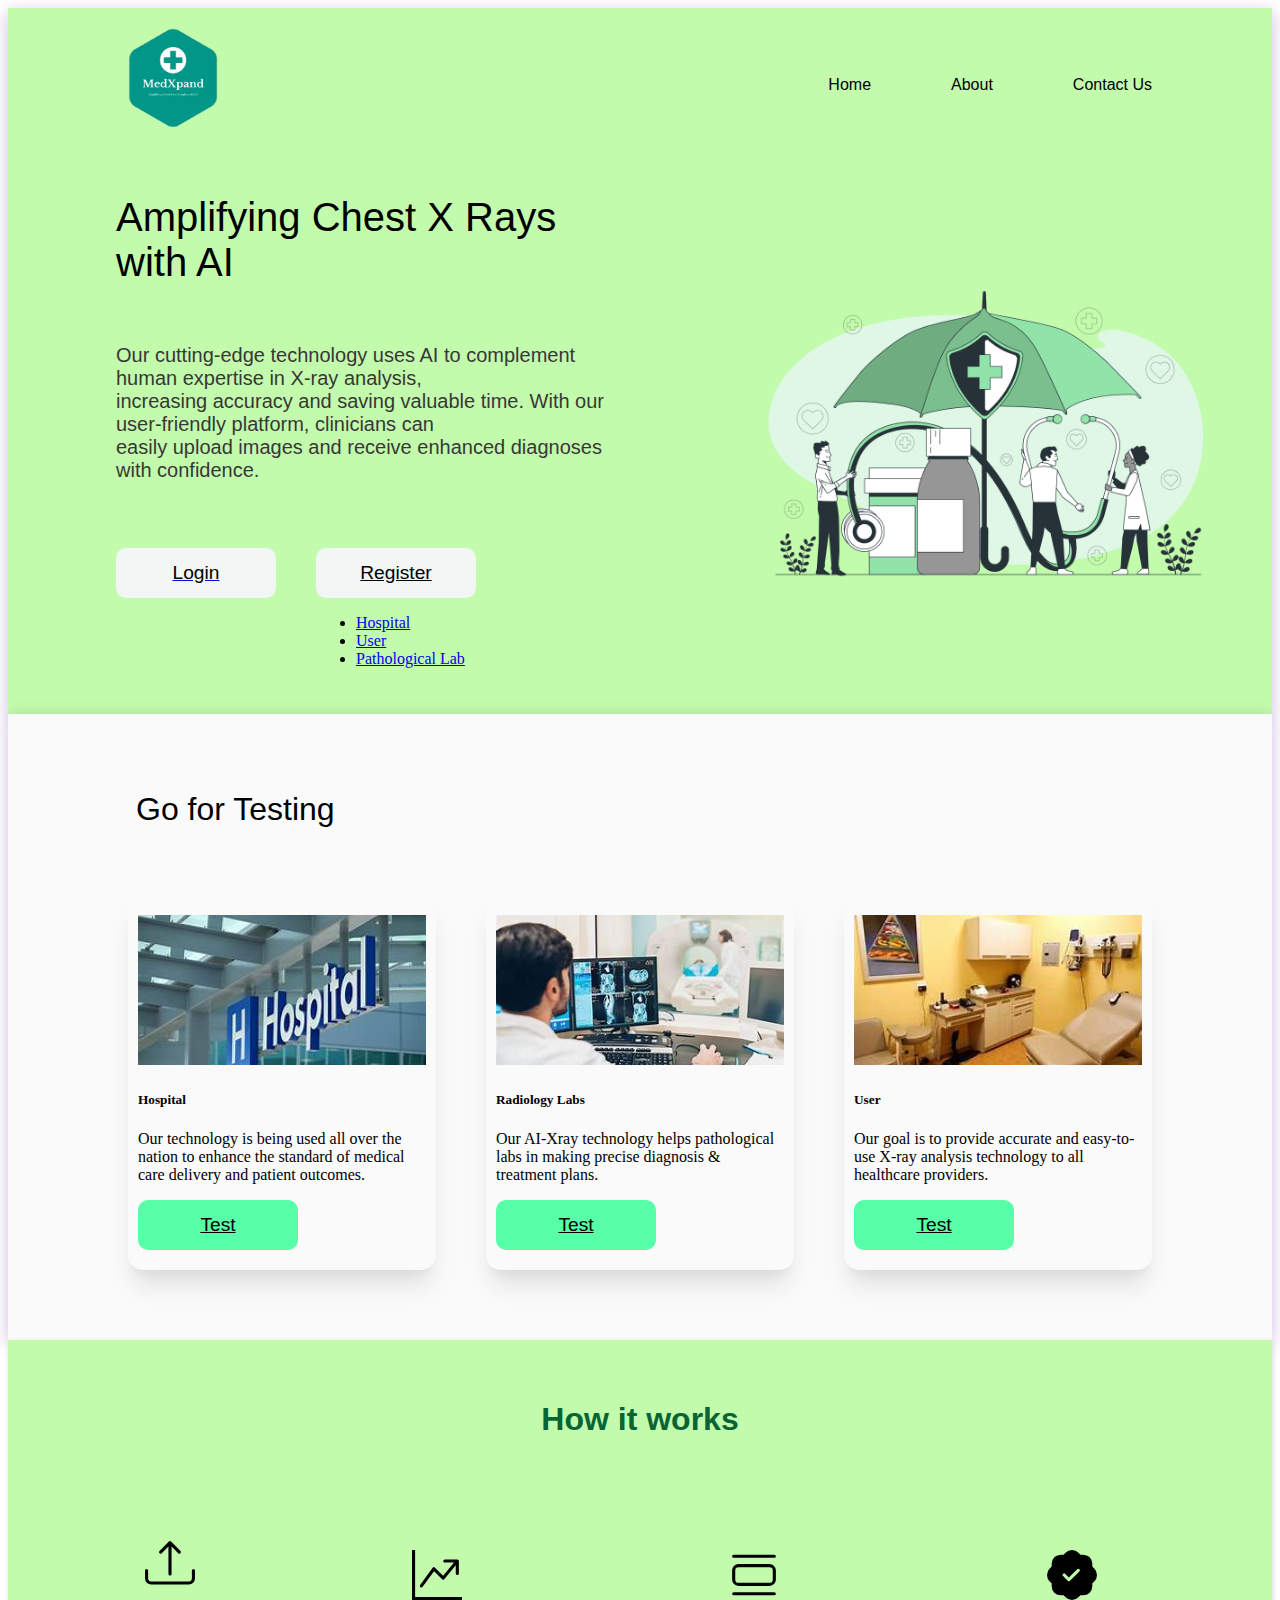
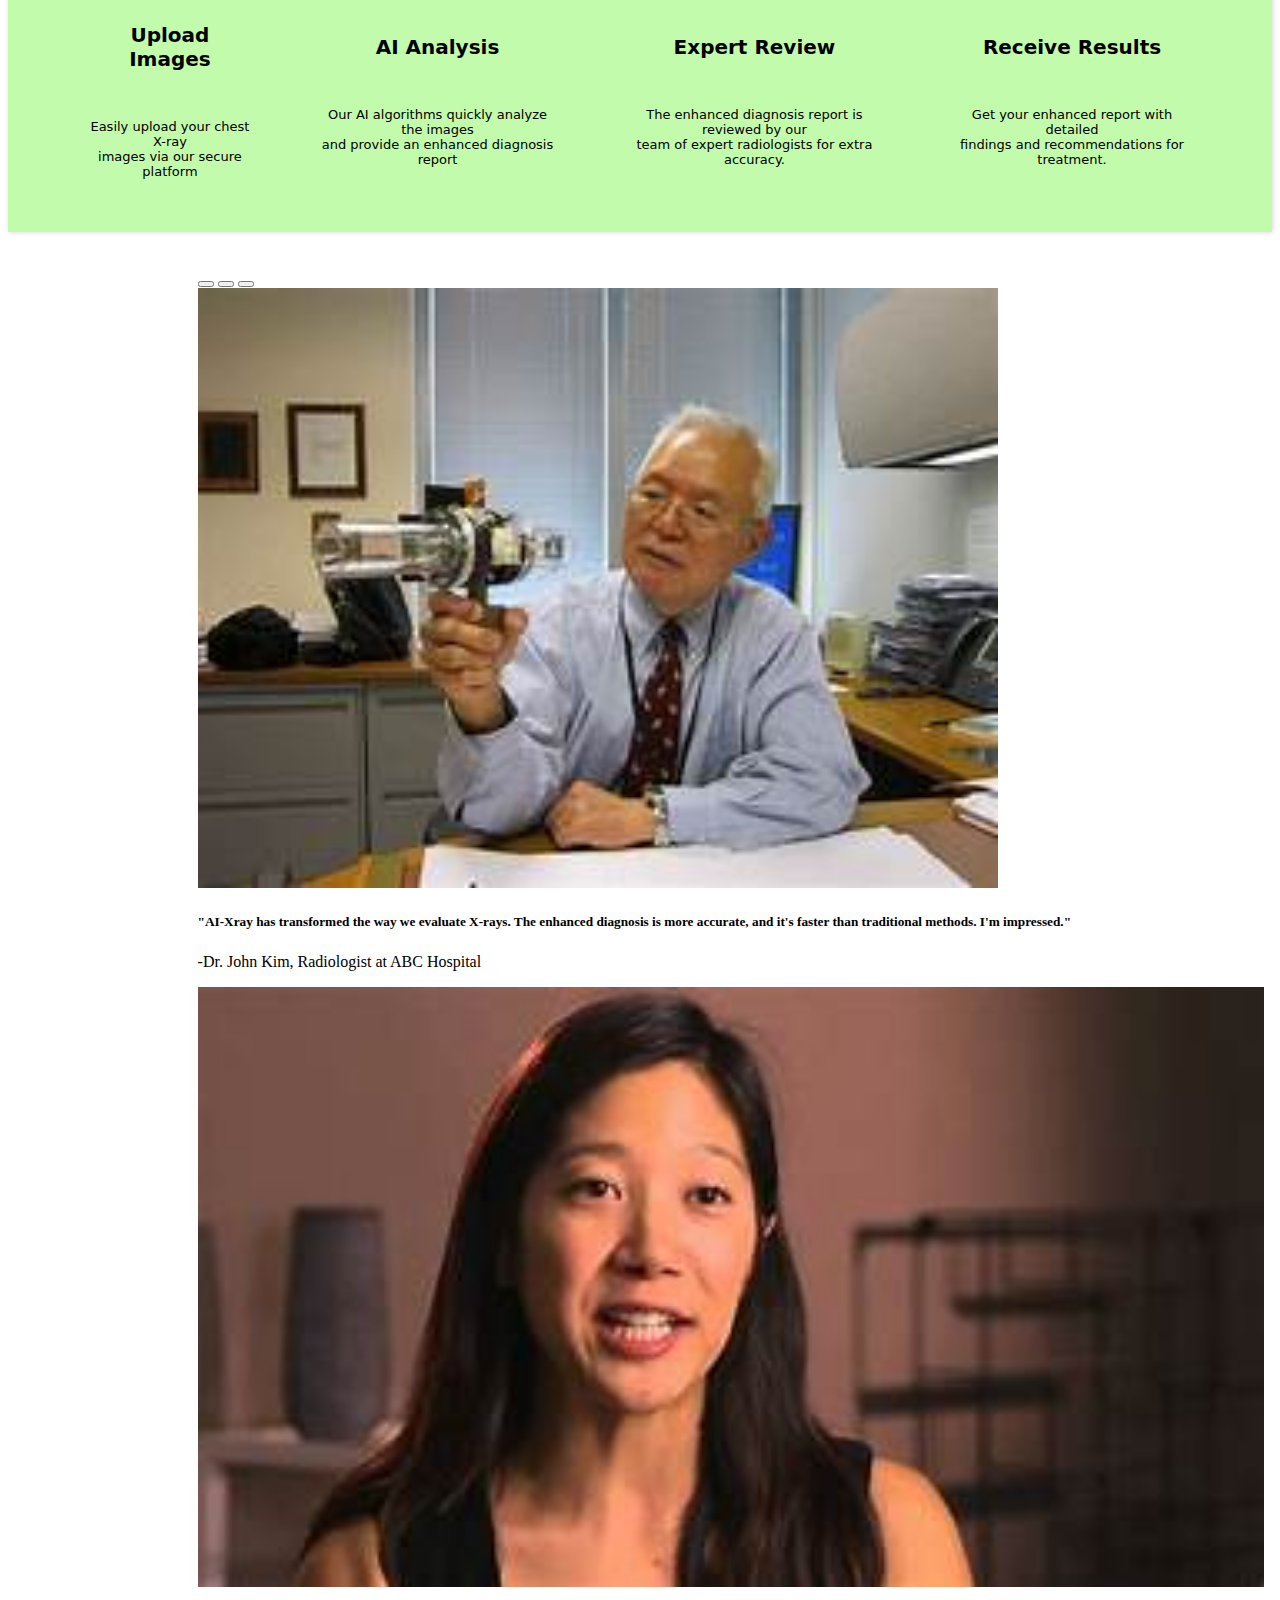
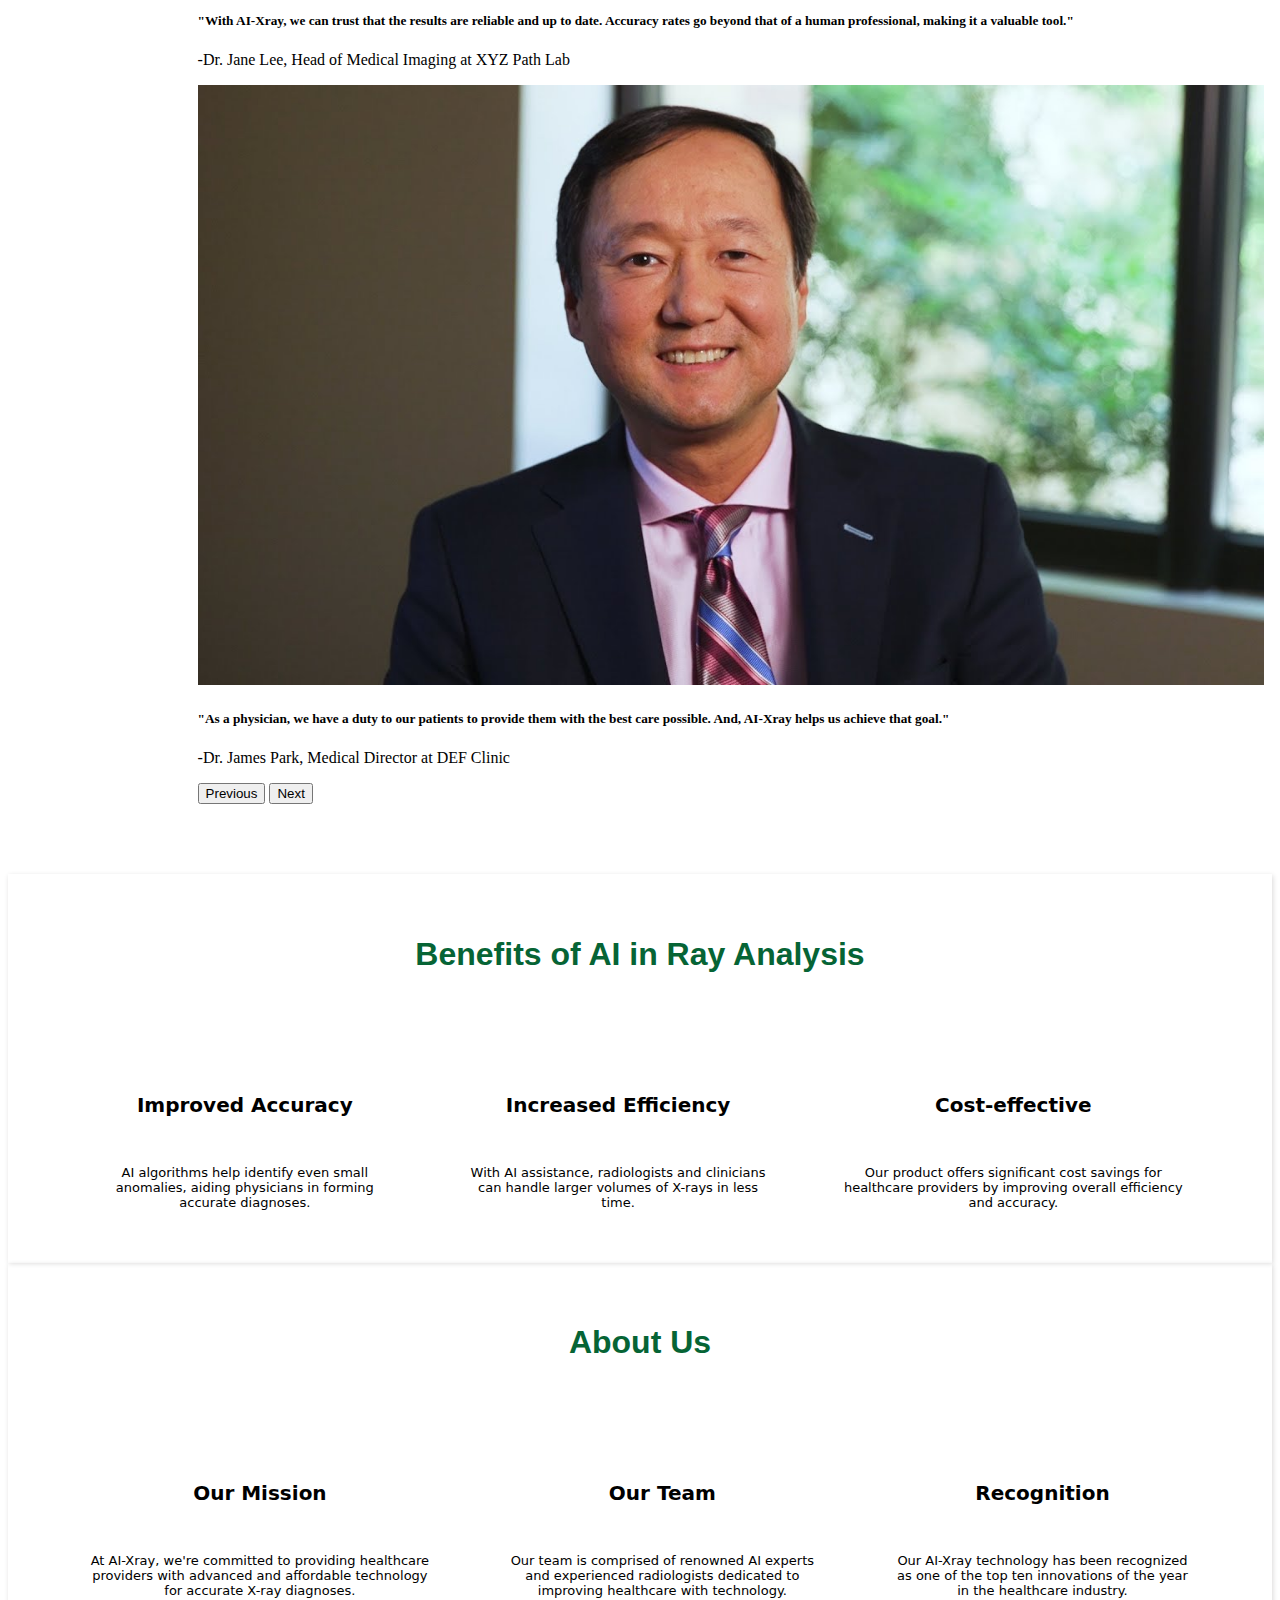
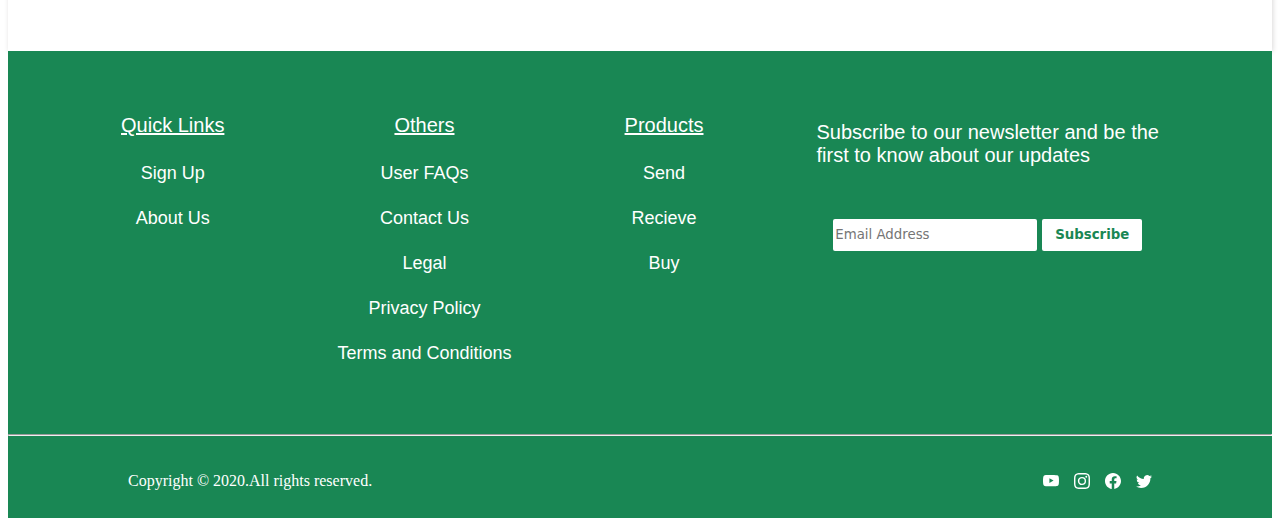
==== commit 72019d05: "Update index.html" ====
--- a/index.html
+++ b/index.html
@@ -76,7 +76,7 @@
             <div class="card" style="width: 18rem;">
               <img src="clinicnew.jpg" class="card-img-top" alt="...">
               <div class="card-body">
-                <h5 class="card-title">Clinics</h5>
+                <h5 class="card-title">User</h5>
                 <p class="card-text">Our goal is to provide accurate and easy-to-use X-ray analysis technology to all healthcare providers.</p>
                 <a href="upload.html" class="btn btn-green">Test</a>
               </div>
